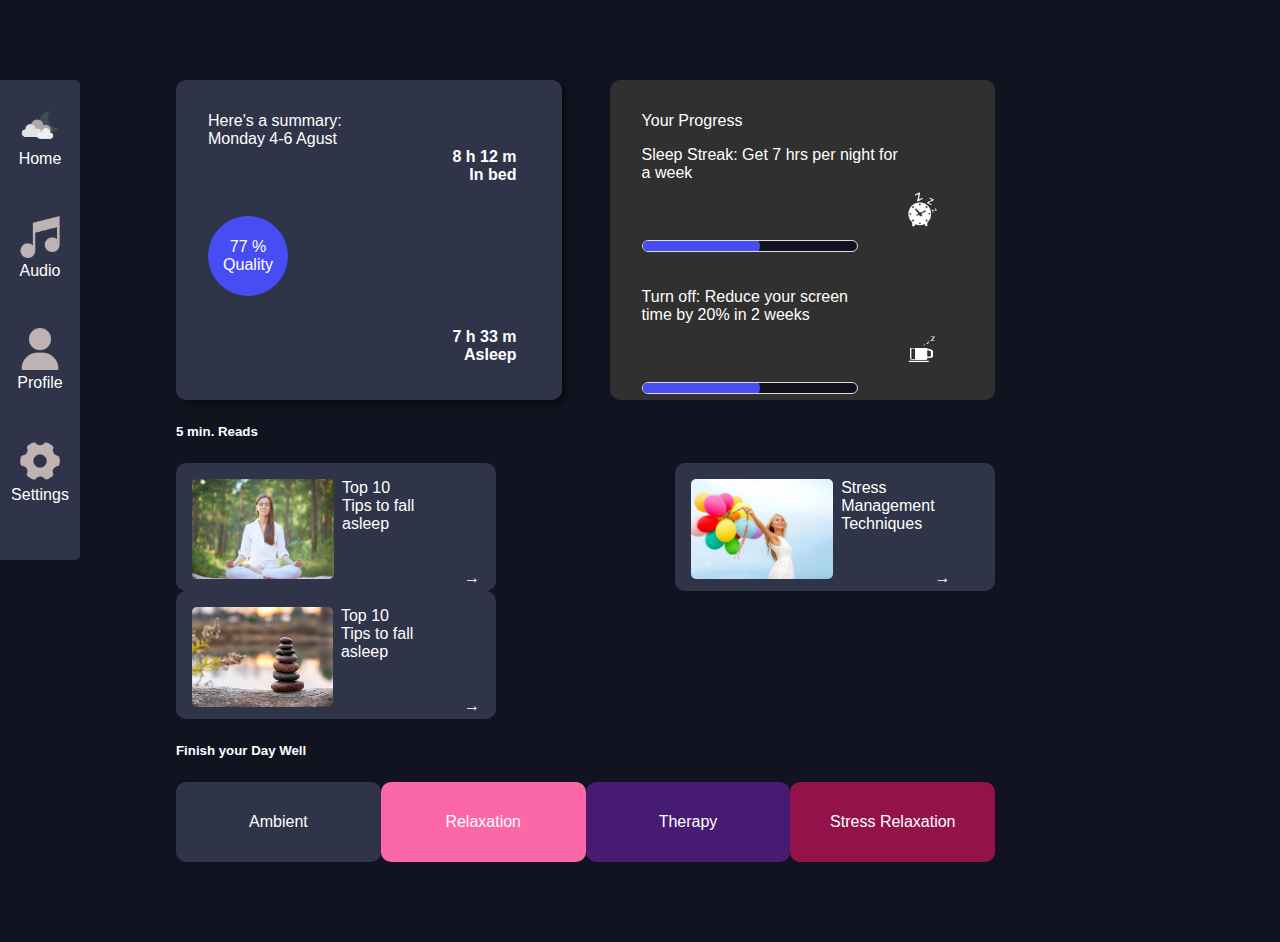
==== dashboard.html @ 37b9dd65 "first commit" ====
<!DOCTYPE html>
<html lang="en">
<head>
    <meta charset="UTF-8">
    <meta http-equiv="X-UA-Compatible" content="IE=edge">
    <meta name="viewport" content="width=device-width, initial-scale=1.0">
    <title>Document</title>
    <link rel="stylesheet" href="style.css">
</head>
<body class="dashboardBody">
    <div class="dashboard-container">
        <div class="main-dashboard-content">
            <div class="side-bar">
                <div class="side-bar-links">
                    <ul class="side-links">
                        <li>
                            
                            <div class="liContent">
                             <a href="doshboard.html">
                                <img src="images/cloudy-night.png" width="42px" height="42px" alt="">
                                <p>Home</p>
                             </a>
                            </div>
                            
                        </li>
                        <li>
                            <div class="liContent">
                                <a href="music.html">
                                <img src="images/musical-note.png" width="42px" height="42px" alt="">
                                <p>Audio</p>
                                </a>
                            </div>
                            
                        </li>
                        <li>
                            <div class="liContent">
                                <a href="profile.html">
                                 <img src="images/user.png" width="42px" height="42px" alt="">
                                 <p>Profile</p>
                                </a>
                            </div>
                        </li>
                        <li>
                            <div class="liContent">
                                <a href="settings.html">
                                <img src="images/setting.png" width="42px" height="42px" alt="">
                                <p>Settings</p>
                                </a>
                            </div>
                        </li>
                    </ul>
                </div>
            </div>
            <div class="dashboardContent">
                <div class="box">
                    <div class="top-boxes">
                        <div class="box1">
                            <div class="box1-content">
                                <p>Here's a summary:<br>Monday 4-6 Agust</p>
                                <div class="h">
                                    <h4 >8 h 12 m<br>In bed</h4>
                                </div>
                                <div class="box1-circle">
                                    <p>77 % Quality</p>
                                </div>
                                <div class="h">
                                    <h4 class="hend">7 h 33 m<br>Asleep</h4>
                                </div>
                                
                                
                            </div>
                        </div>
                        <div class="box2">
                            <div class="box2-content">
                                <p class="headText">Your Progress</p>
                                <div class="txt1">
                                    <p>Sleep Streak: Get 7 hrs per night for <br> a week</p>
                                    <p class="logo"><img src="images/clock.png" height="52" width="65"></p>
                                    <input type="range" name="" id="cartRange">
                                </div>
                                <div class="txt2">
                                    <p>Turn off: Reduce your screen <br>time by 20% in 2 weeks</p>
                                    <p class="logo"><img src="images/coffee.png" height="52" width="65"></p>
                                    <input type="range" name="" id="cartRange">
                                </div>
                            </div>
                        </div>
                    </div>
                    <h5 class="fiveMins">5 min. Reads</h5>
                    <div class="middle-boxes">
                        <div class="middle-boxes-content">
                            <div class="middle-box1">
                                <div class="middle-box1-content">
                                    <img class="imgs" src="images/yoga.jpg"  alt="">
                                    <p>Top 10 <br>Tips to fall asleep</p>
                                    <p><br><br><br><br><br>→</p>
                                </div>
                            </div>
                            <div class="middle-box2">
                                <div class="middle-box2-content">
                                    <img class="imgs" src="images/ballon.jpg" alt="">
                                    <p>Stress<br>Management<br>Techniques</p>
                                    <p><br><br><br><br><br>→</p>
                                </div>
                            </div>
                            <div class="middle-box3">
                                <div class="middle-box3-content">
                                    <img class="imgs" src="images/stone.jpg" alt="">
                                    <p>Top 10 <br>Tips to fall asleep</p>
                                    <p><br><br><br><br><br>→</p>
                                </div>
                            </div>
                        </div>
                    </div>
                    <h5 class="finish">Finish your Day Well</h5>
                    <div class="bottom-boxes">
                        <div class="bottom-boxes-content">
                            <div class="bottom-box1">Ambient</div>
                            <div class="bottom-box2">Relaxation</div>
                            <div class="bottom-box3">Therapy</div>
                            <div class="bottom-box4">Stress Relaxation</div>
                        </div>
                    </div>
                </div>
            </div>
        </div>
    </div>
</body>
</html>
---- style.css ----
*{
    margin: 0;
    padding: 0;
    box-sizing: border-box;
    font-family:  Arial, sans-serif;
}
.deskOne{
    width: 100%;
    height: 100%;
    background-image: url("images/backgroundImage2.jpg");
    background-repeat: no-repeat;
    background-attachment: fixed;
    background-size: cover;
    color: #fff;
}
.login-page{
    width: 100%;
    height: 100%;
    background-image: url("images/backgroundImage3.jpg");
    background-repeat: no-repeat;
    background-attachment: fixed;
    background-size: cover;
    color: #fff;
}
.header{
    width: 100%;
    height: 3rem;
    background-color: #004dfb;
}
.ul-links{
    list-style-type: none;
    display: flex; 
    justify-content: space-around;
}
.ul-links-sleepplus{
    list-style-type: none;
    display: flex; 
    justify-content: center;
    padding-left: 5px;
}

.ul-links li{
    cursor: pointer;
}
.links{
    padding-top: 13px;

}
.btn-login{
    border: 1px solid #fff;
    border-radius: 3px;
    padding:4px 10px;
    color: #fff;
    background-color: transparent;
}
.container{
    display: flex;
}
.content{
    margin: 130px auto;
}
.heading-text{
    letter-spacing: 0.5px;
}
.text{
    margin-top: 5px;
    margin-left: 15px;
    letter-spacing: 0.5px;
}
.button-continue{
    text-align: center;
    margin-top: 5rem;
}
.btn-continue{
    padding: 11px 50px;
    border: none;
    border-radius: 20px;
    font-size: larger;
    color: #1524ca;
    font-weight: 20;
    letter-spacing: 0.5px;
    cursor: pointer;
    text-decoration: none;
    background-color: #ffffff;
    align-items: center;
    justify-content: center;
}
.btn-continue:hover{
    color: #ffffff;
    background-color: transparent;
    border: 1px solid #ffffff;
}
.footer{
    margin-top: 200px;
}

/* -------------------------------------------------------------------------- */
/* styling the desktop two */
.deskTwo,.deskThree,.deskThree{
    justify-content: center;
    display: flex;
    align-items: center;
    background-color: #241c34;
    color: #fff;
}
.container-desktop-two,.container-desktop-two,.container-desk4{
    width: 100%;
    height: 100vh;
    display: flex;
    justify-content: center;
    display: flex;
    align-items: center;

}

.main-content{
    position: absolute;
    top: 55%;
    left: 55%;
    transform: translate(-55%,-55%);
}
.top-content{
    display: flex;
    flex-direction: column;
}
#range, #range1{
    width: 72%;
    height: 17px;
    -webkit-appearance: none;
    background: #fff;
    border-radius: 15px;
    overflow: hidden;
    box-shadow: inset 0px 0px 5px rgba(0, 0,0,0.1);
}
.nightMode{
    margin: 10px 0px;
}
#range::-webkit-slider-thumb,#range1::-webkit-slider-thumb{
    -webkit-appearance:none;
    width: 20px;
    height: 20px;
    border-radius: 50%;
    background-color: #481B73;
    cursor: pointer;
    box-shadow: -407px 0 0 400px #481B73;
}
.txt{
    margin-top: 5px;
    letter-spacing: 0.5px;
}
.container-carts{
    margin-top: 10px;
    display: flex;
    width: 100%;
}
.carts{
    display: flex;
    flex-wrap: wrap;
    justify-content: space-between;
    text-align: center;
    width: 72%;
}

.one{
    background-image: url('images/snow.jpg');
}
.two{
    background-image: url('images/lake.jpg');
}
.three{
    background-image: url('images/ballon.jpg');
}
.four{
    background-image: url('images/running.jpg');
}
.five{
    background-image: url('images/yoga.jpg');
}
.six{
    background-image: url('images/stress.jpg');
}
.seven{
    background-image: url('images/stress2.jpg');
}
.eight{
    background-image: url('images/stone.jpg');
}
.one,.two,.three,.four,.five,.six,.seven,.eight{
    background-attachment:fixed;
    background-position: center;
    background-repeat: no-repeat;
    background-size: cover;
    color: #87349E;
    width: 15rem;
    height: 7rem;
    border: none;
    border-radius: 10px;
    text-align: center;
    cursor: pointer;
    color: #fff;
    font-size: x-large;
    letter-spacing: 0.5px;
    margin-bottom: 15px;
    display: flex;
    align-items: center;
    justify-content: center;
    box-shadow: 4px 4px 6px rgba(0, 0, 0, 0.5);
    overflow: hidden;
}
a{
    text-decoration: none !important;
}
.parent{
    overflow: hidden;
    border-radius: 10px !important;
}
.parent:hover .one,
.parent:focus .one,
.parent:hover .two,
.parent:focus .two,
.parent:hover .three,
.parent:focus .three,
.parent:hover .four,
.parent:focus .four,
.parent:hover .five,
.parent:focus .five,
.parent:hover .six,
.parent:focus .six,
.parent:hover .seven,
.parent:focus .seven,
.parent:hover .eight,
.parent:focus .eight{
    transform: scale(1.05);
    transition: all 0.5s;
}
/* ---------------------------------------------------------------------- */
/* Styling the desktop three */
.mainContent{
    position: absolute;
    top: 30%;
    left: 42%;
    transform: translate(-30%,-42%);
}
.topContent{
    display: flex;
    flex-direction: column;
    width: 100%;
}
#range1{
    width:35rem;
}
.buttons{
    margin-top: 10px;
    display: flex;
    width: 100%;
}
.contentCarts{
    display: flex;
    flex-direction: column;
    text-align: center;
}
.age1,.age2,.age3,.age4,.age5{
    width: 21rem;
    height: 3rem;
    background-color: #fff;
    color: #87349E;
    text-align: center;
    align-items: center;
    display: flex;
    justify-content: center;
    border: none;
    border-radius: 10px;
    font-size: 25px;
    letter-spacing: .5px;
    font-weight:550;
    margin: 10px 0px;
}
.age1:hover,.age2:hover,.age3:hover,.age4:hover,.age5:hover{
    transform: scale(1.05);
    transition: all 0.5s;
}

/* ------------------------------------------------------------------ */
/* styling the desktop four */
.desk4-content{
    display: flex;
    margin: 5rem 5rem;
}
.circle{
    background-color: #eeeeee;
    width: 10rem;
    height: 10rem;
    border: none;
    border-radius: 50%;
    margin-right: 5rem;
}
.rectangle{
    background-color: #eeeeee;
    border: none;
    width: 40rem;
    height: 10rem;
}

/* --------------------------------------------------------------------- */
/* styling the home page  */
.dashboardBody{
    background-color: #111420;
    color: #fff;
}
.dashboard-container{
    width: 100%;
    height: 100vh;
}
.main-dashboard-content{
    display: flex;
}
.side-bar{
    width: 7rem;
    height: 100vh;
}
.side-bar-links{
    background-color: #303449;
    width: 5rem;
    height: 30rem;
    border-top-right-radius: 5px;
    border-bottom-right-radius: 5px;
    margin: 5rem 0px;
    text-align: center;
    display: flex;
    justify-content: center;
}
.side-links li{
    height: 7rem;
    list-style-type: none;
    display: flex;
    flex-direction: column;
    justify-content:space-around;
}
.dashboardContent{
    width: 80%;
    margin: 5rem 5rem;
}
.box{
    display: flex;
    flex-direction: column;
} 
.top-boxes{
    display: flex;
    justify-content: space-between;
    width: 80%;
}
.box1{
    background-color: #303449;
    width: 35rem;
    height: 20rem;
    border: none;
    border-radius: 10px;
    margin-right: 3rem;
    box-shadow: 4px 4px 6px rgba(0,0,0,0.5);
}
.box1-content,.box2-content{
    margin: 2rem;
    width: 80%;
    display: flex;
    flex-direction: column;
}
.h{
    text-align: right;
}
.box1-circle{
    margin: 2rem 0;
    width: 5rem;
    height: 5rem;
    border: none;
    border-radius: 50%;
    text-align: center;
    background-color: #484DF3;
    color: #fff;
    align-items: center;
    display: flex;
    justify-content: center;
}
.box2{
    background-color: #303030;
    width: 35rem;
    height: 20rem;
    border: none;
    border-radius: 10px;
}
.txt1{
    margin: 1rem 0;
}
.logo{
    text-align: end;
}

#cartRange{
    width: 70%;
    height: 12px;
    -webkit-appearance: none;
    background-color: #111420;
    border-radius: 15px;
    overflow: hidden;
    box-shadow: inset 0px 0px 5px rgba(0, 0,0,0.1);
}
#cartRange::-webkit-slider-thumb{
    -webkit-appearance:none;
    width: 20px;
    height: 20px;
    border-radius: 50%;
    background-color: #484DF3;
    cursor: pointer;
    box-shadow: -407px 0 0 400px #484DF3;
}
.fiveMins,.finish{
    margin: 1.5rem 0;
}
.middle-boxes,.bottom-boxes{
    width: 80%;
}
.middle-boxes-content{
    display: flex;
    flex-wrap: wrap;
    justify-content: space-between;
}
.middle-box1,.middle-box2,.middle-box3{
    background-color: #303449;
    width: 20rem;
    height: 8rem;
    border: none;
    border-radius: 10px;
}
.middle-box1-content,.middle-box2-content,.middle-box3-content{
    display: flex;
    margin: 1rem ;
}
.imgs{
    width: 142px;
    height: 100px;
    margin-right: 0.5rem;
    border-radius: 5px;
}
.bottom-boxes-content{
    display: flex;
    justify-content: space-between;
}
.bottom-box1,.bottom-box2,.bottom-box3,.bottom-box4{
    width: 15rem;
    height: 5rem;
    border: none;
    border-radius: 10px;
    text-align: center;
    align-items: center;
    display: flex;
    justify-content: center;
}
.bottom-box1{
    background-color: #303449;
}
.bottom-box2{
    background-color: #FC67A7;
}
.bottom-box3{
    background-color: #481B73;
}
.bottom-box4{
    background-color: #94124A;
}
.liContent{
    display: flex;
    flex-direction: column;
    justify-content: center;
    align-items: center;
}
 
.liContent a{
    text-decoration: none;
    color: #fff;
}
/* ----------------------------------------------------------------- */
/* styling the Profile page */

.profile-content{
    margin: 2rem;
    width: 80%;
    display: flex;
    flex-wrap: wrap;
}

.img-circle{
    display: flex;
    flex-direction: column;
    margin-right: 4rem;
}
.profileImg{
    width: 63px;
    height: 63px;
    border: none;
    border-radius: 140px;
    margin-bottom: 5px;
    margin-left: 10px;
}
.profile-cart-text{
    width: 50%;
}
.times{
    display: flex;
    flex-wrap: wrap;
    justify-content: space-between;
    margin: 1rem 0;
}
.times p{
    margin: 1rem 0;
}
.pBox{ 
    text-align: center;
    background-color: #303030;
    width: 35rem;
    height: 20rem;
    border: none;
    border-radius: 10px;
    align-items: center;
    display: flex;
    justify-content: center;
}
.profile-circle{
    display: flex;
    flex-wrap: wrap;
    justify-content: space-between;
    width: 80%;
}
.goals{
    width: 5rem;
    height: 5rem;
    border: none;
    border-radius: 50%;
    background-color: #303030;
    display: flex;
    justify-content: center;
    align-items: center;
}
.goals:nth-child(odd){
    background-color: #303449;
}
.profile-box1,.profile-box2,.profile-box3,.profile-box4{
    background-color: #241C34;
    width: 15rem;
    height: 5rem;
    border: none;
    border-radius: 10px;
    text-align: center;
    align-items: center;
    display: flex;
    justify-content: center;
}
/* ------------------------------------------------------------
styling music page */
.music-box-img{
    display: flex;
    flex-wrap: wrap;
    width: 80%;
    justify-content: space-between;
}
.img1,.img2,.img3{
    background-image: url('images/snow.jpg');
    background-size: cover;
    background-repeat: no-repeat;
    width: 15rem;
    height: 7rem;
    border: none;
    border-radius: 10px;
    margin-top: 0.5rem;
}
.music-box-icons{
    margin: 0.5rem 0;
    display: flex;
    width: 7%;
    justify-content: space-between;
}
.i{
    background-color: #3E414C;
    border: none;
    border-radius: 4px;
    text-align: center;
    width: 40px;
    height: 30px;
}
.i img{
    margin-top: 6px;
    width: 16px;
    height: 16px;
}
.music-text{
    width: 50%;
}
.bottom-start{
    width: 50%;
    text-align: center;
    margin-top: 4rem;
}
.btnStart{
    width: 250px;
    height: 45px;
    font-size: x-large;
    color: #fff;
    background-color: #484DF3;
    border: none;
    border-radius: 5px;
}
/* ------------------------------------------------------------ */

.setting-box,.setting-prefernces-boxes{
    background-color: #303449;
    width: 50rem;
    height: 6.7rem;
    border: none;
    border-radius: 5px;
}
.edit,.accessibility-content,.setting-text1{
    display: flex;
    flex-direction: column;
}
.line1{
    border: 1px solid #3E414C;
    width: 115%;
    margin: 0.5rem 0;
}
.line{
    border: 1px solid #3E414C;
    width: 100%;
    margin: 0.5rem 0;
}
.setting-text1,.access-content{
    margin: 1.5rem;
}
.lan{ 
    display: flex;
    justify-content: space-between;
}
.accessibility-boxes{
    background-color: #303449;
    width: 50rem;
    height: 10.5rem;
    border: none;
    border-radius: 5px;
}
.notification{
    background-color: #303449;
    width: 50rem;
    height: 3rem;
    border: none;
    border-radius: 5px;
}
.notiContent{
    margin: 1rem;
}

/* ------------------------------------------------------------------- */
.timerBody{
    background-color: #303449;
    color: #fff;
}
.timerContainer{
    width: 100%;
    height: 100%;
}
.timerContent{
    width: 100%;
    display: flex;
    flex-direction: column;
    justify-content: center;
    align-items: center;
    margin: 1rem 0;
}
.setTimer{
    width: 60%;
    height: 3rem;
    background-color: #45495C;
    border: none;
    border-radius: 5px;
}
.setContent{
    margin:0 1rem;
}
.timerText{
    display: flex;
    margin: 8px 0;
}
.timeri img{
    width: 32px;
    height: 32px;
    margin-right: 10px;
}
.sette{
    margin-top: 8px;
}
.timerImage{
    width: 60%;
    height: 10rem;
    border: none;
    border-radius: 5px;
    margin: 2rem 0;
    background-color: #45495C;
}
.timertxt{
    display: flex;
    flex-direction: column;
}
.timerTxt1{
    text-align: center;
}
.timerInput1{
    margin-top: 1rem ;
} 
.timerInput1 input,.timerInput2 input{
    width: 20rem;
}
.btn1{
    display: flex;
    justify-content: space-between;
    margin-top: 2rem ;
}
.btn1 p img{
    width: 42px;
    height: 42px;
}
.btn2{
    display: flex;
    justify-content: space-between;
    margin-top: 1rem ;
    margin-bottom: 2rem;
}
.btn2 p img{
    width: 23px;
    height: 23px;
}

/* --------------------------------------------------- */
.modal{
    display: none;
    position: fixed;
    top: 0;
    left: 0;
    width: 100%;
    height: 100%;
    background: rgba(0, 0, 0, 0.25);
}
.modalContainer{
   background: #303449;
   margin: 50px auto;
   width: 30%;
   height: 80%;
   box-shadow: 4px 4px 5px rgba(0,0,0,0.5);
}
.modalClose{
    position: absolute;
    left: 48%;
    top: 10px;
    display: flex;
    justify-items: center;
    justify-content: center;
    width: 5rem;
    height: 5rem;
    border: none;
    border-radius: 50%;
    background-color: #484DF3;
    cursor: pointer;
}
.modalClose span {
    margin: 10px;
    font-size: 50px;
}
.modalContent{
   display: flex;
   flex-direction: column;
   justify-content: center;
   align-items: center;
   padding: 4rem 0;
}
.modalHead{
    display: flex;
    flex-direction: column;
    text-align: center;
}
.modalHead h4{
    margin-bottom: 1rem ;
}
.modalHead input{
    width: 20rem;
    margin-bottom: 0.5rem ;
}
.rangeDetails{
    display: flex;
    justify-content: space-between;
}
.modalmainContent{
    margin: 2rem 0;
    display: flex;
    flex-direction: column;
}
.modalmainContent button{
    margin: 0.5rem;
    width: 20rem;
    height: 3rem;
    border: none;
    border-radius: 5px;
    background-color:#1C2031;
    color: #fff;
}

/*-- code pasted later --*/
 .login-form {
    justify-content: center;
    align-items: center;
    border: 0px solid rgb(182, 180, 180);
    padding: 20px;
    width: 800px;
    margin-left: 25%;
 }
 input {
    width: 100%;
    border: 1px solid #ddd;
    padding: 5px 10px;
    height: 45px;
    margin: 0px 0px 20px;
    border-radius: 4px;
    box-sizing: border-box;
    font-size: 17px;
 }
 button {
    margin: 10px auto 30px;
    display: table;
    font-size: 20px;
    padding: 10px 30px;
    background-color: #4caf50;
    border: none;
    color: #fff;
    border-radius: 4px;
    cursor: pointer;
 }
 button:hover {
    opacity: 0.8;
 }
 input[type="checkbox"] {
    height: 16px;
    width: 16px;
    margin-right: 5px;
    float: left;
 }
 .Social button.twitter-btn,
 .Social button.facebook-btn {
    width: 100%;
    font-size: 18px;
    margin: 0px 0px 10px;
 }
 .Social button.twitter-btn {
    background-color: #26abfd;
 }
 .Social button.facebook-btn {
    background-color: #3f68be;
 }
 .Social {
    border-top: 1px solid #ddd;
    padding-top: 30px;
    margin-top: 30px;
 }
 .Social button i {
    margin-right: 5px;
    font-size: 20px;
 }
 @media (max-width: 1000px) {
    form {
       width: 100%;
       margin-left: 0px;
    }
 }

 .twitter-button {
    padding: 10px 20px;
    background-color: #4285F4;
    color: #fff;
    border: none;
    border-radius: 4px;
    cursor: pointer;
    background-image: url(images/twitter.png);
    background-repeat: no-repeat;
    background-position: center;
    background-size: 16px 16px;
    padding-left: 30px; /* Adjust the padding to accommodate the image */
  }
 /* shruti GPT code
 .body {
    font-family: Arial, sans-serif;
  }
  .container {
    display: flex;
    height: 100vh;
  }
  .left-section {
    flex: 1;
    background-color: #f2f2f2;
    padding: 20px;
  }
  .logo {
    text-align: center;
    margin-bottom: 20px;
  }
  .subtitle {
    text-align: center;
    margin-bottom: 30px;
    font-size: 18px;
  }
  .login-buttons {
    display: flex
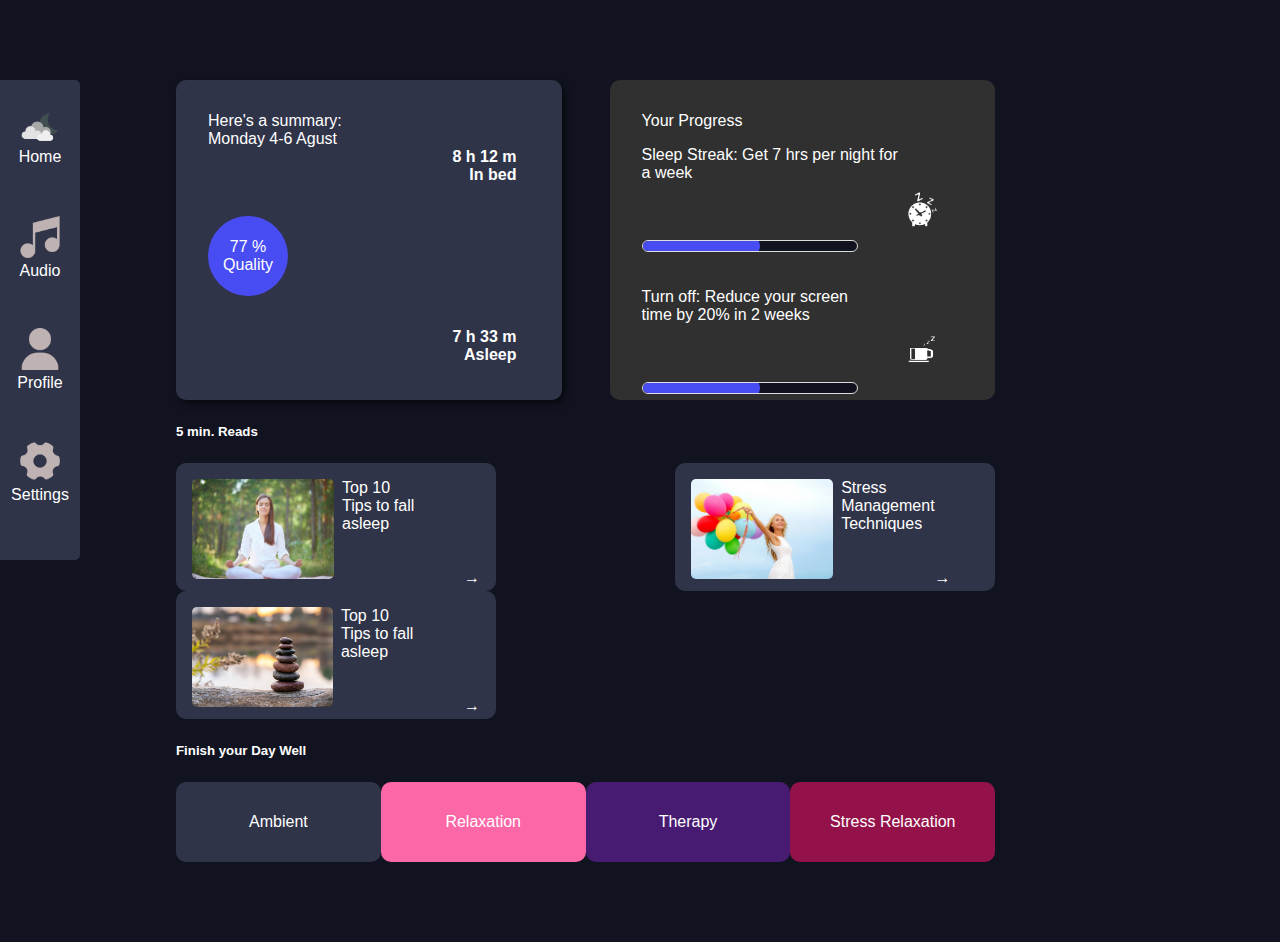
==== commit 4e349877: "update" ====
--- a/dashboard.html
+++ b/dashboard.html
@@ -16,7 +16,7 @@
                         <li>
                             
                             <div class="liContent">
-                             <a href="doshboard.html">
+                             
                                 <img src="images/cloudy-night.png" width="42px" height="42px" alt="">
                                 <p>Home</p>
                              </a>
